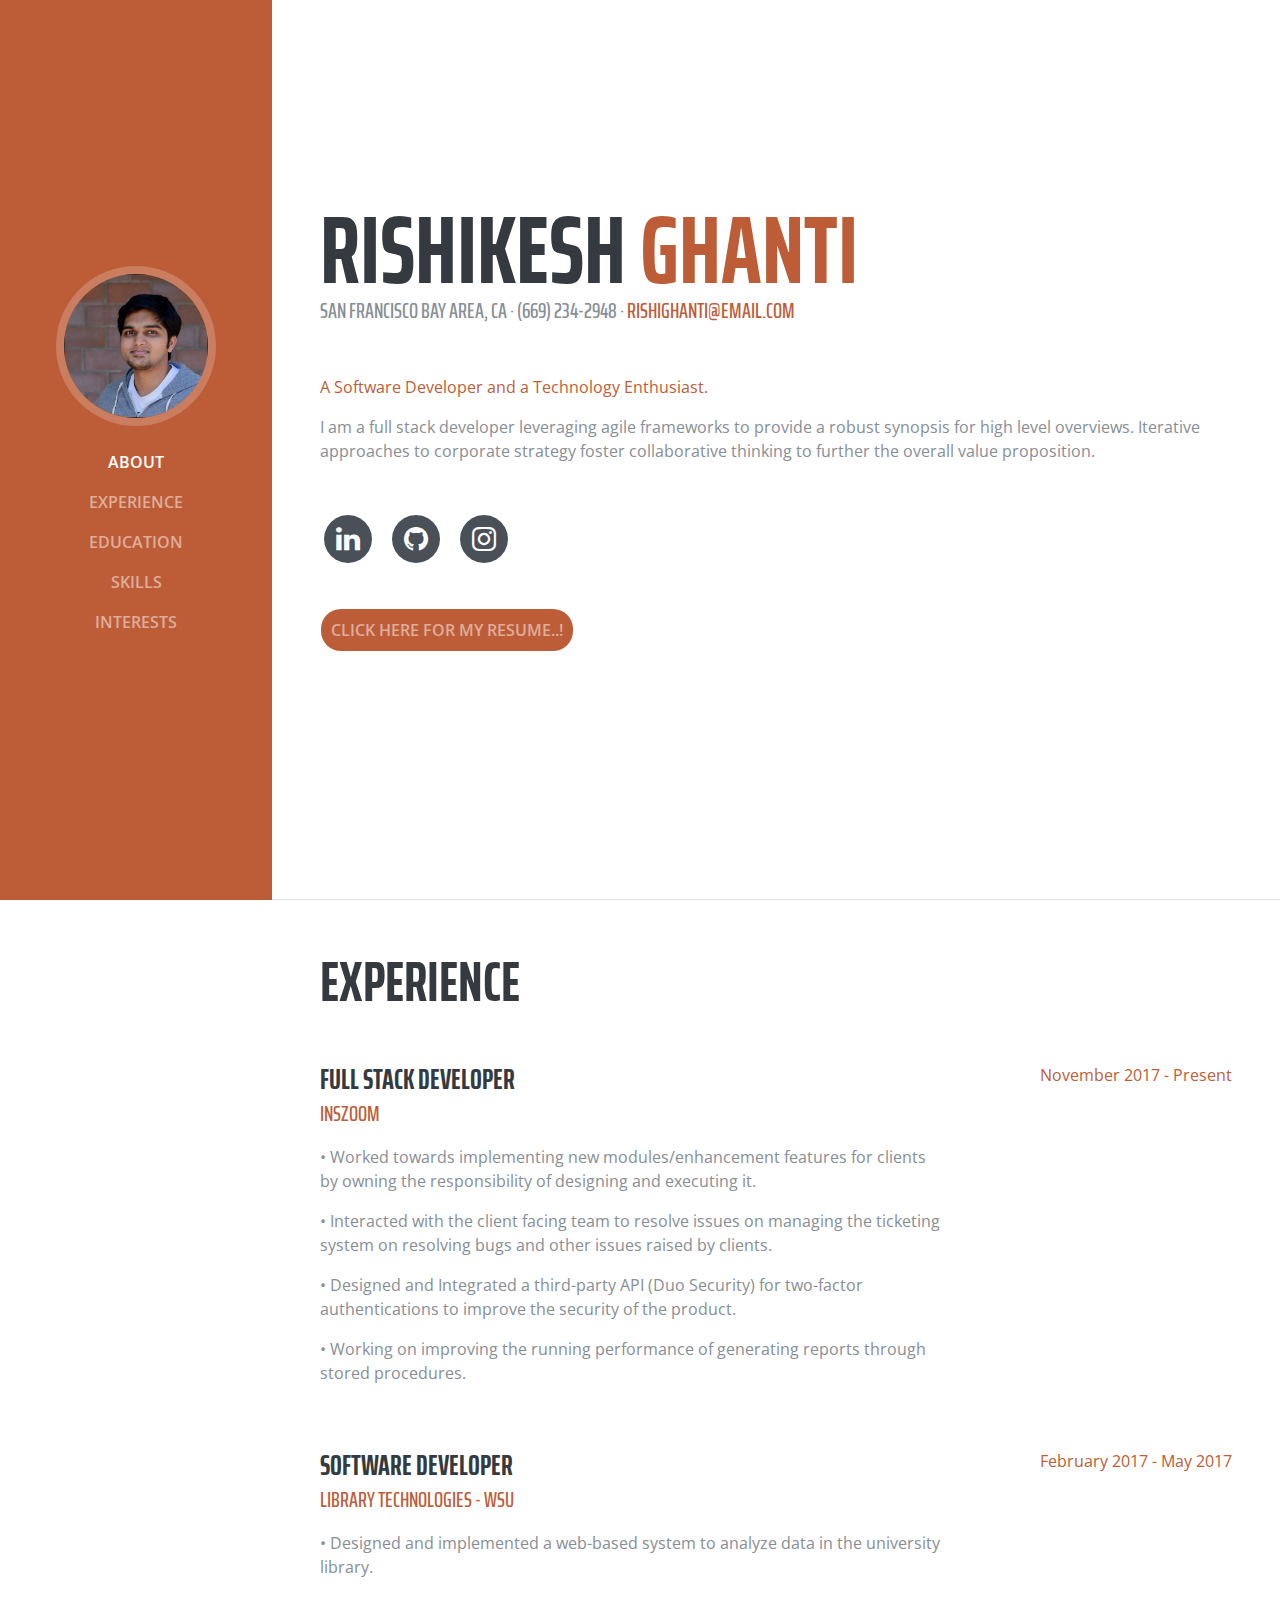
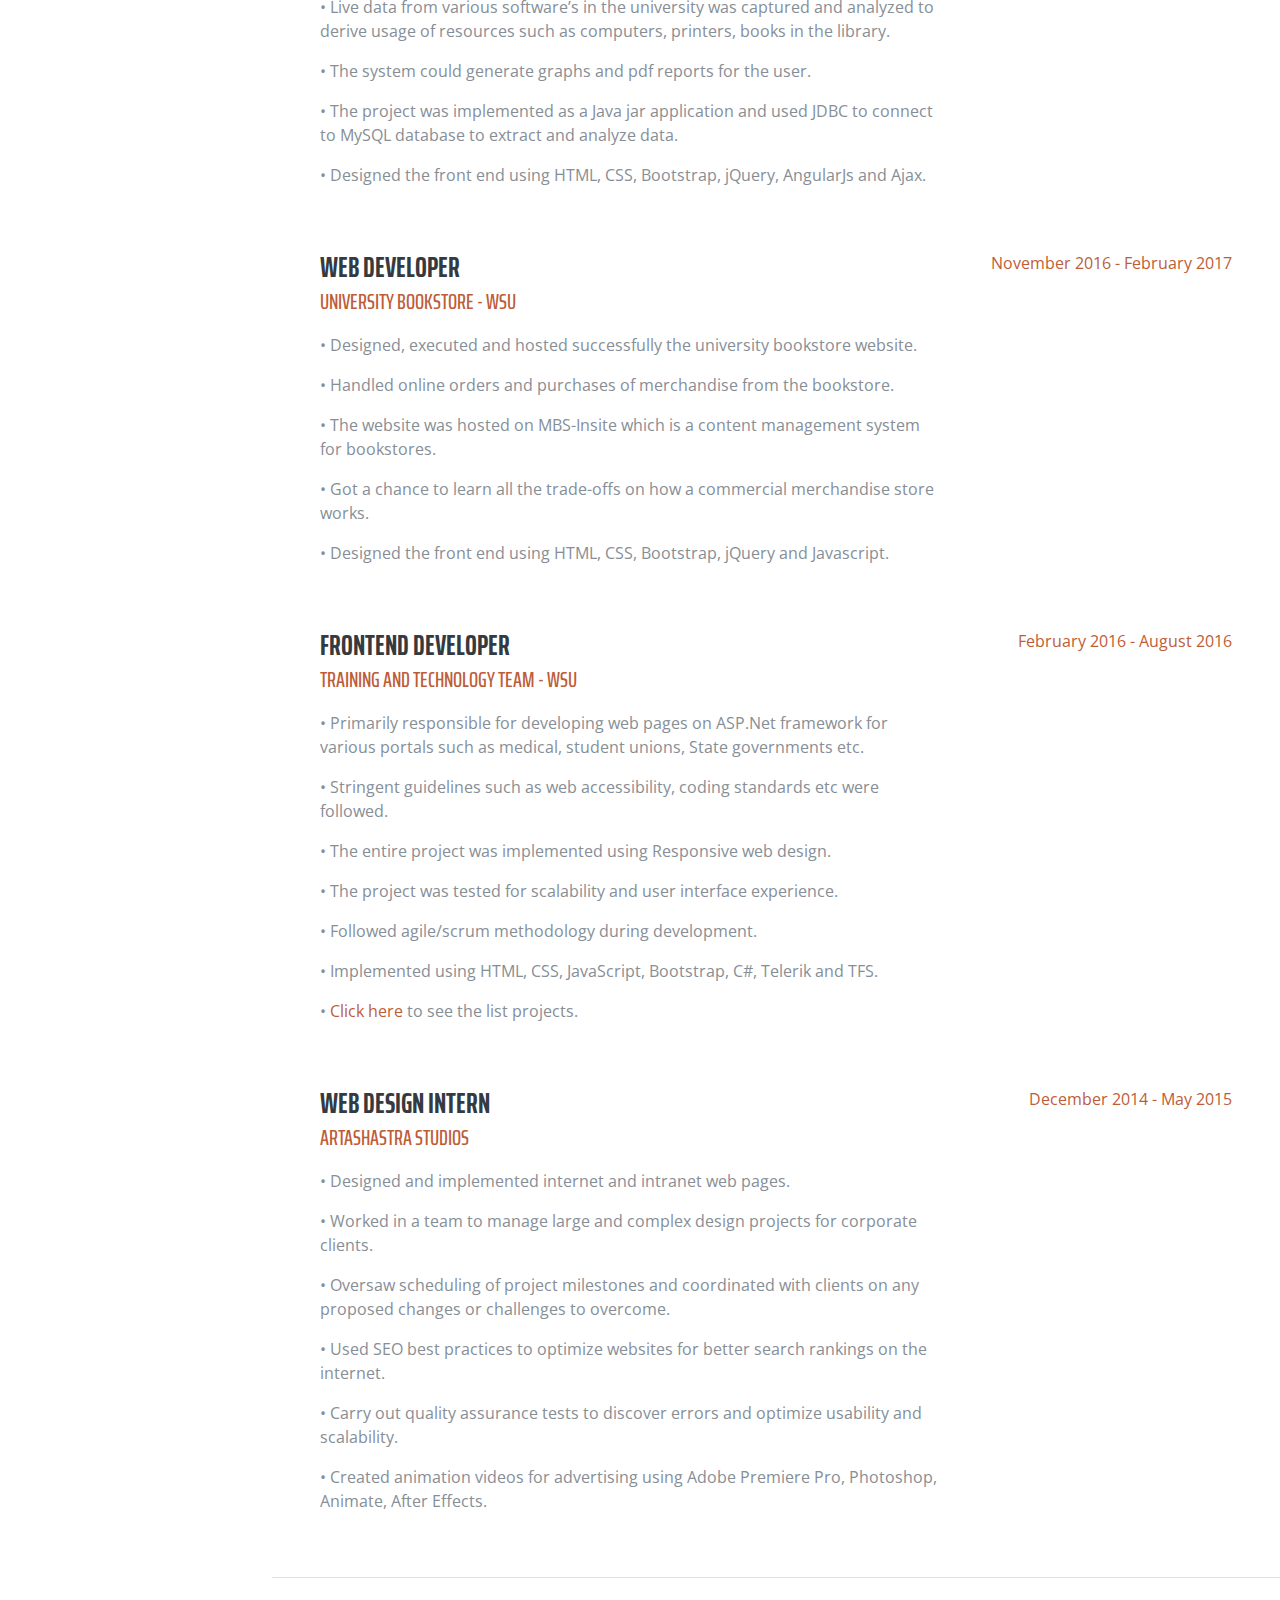
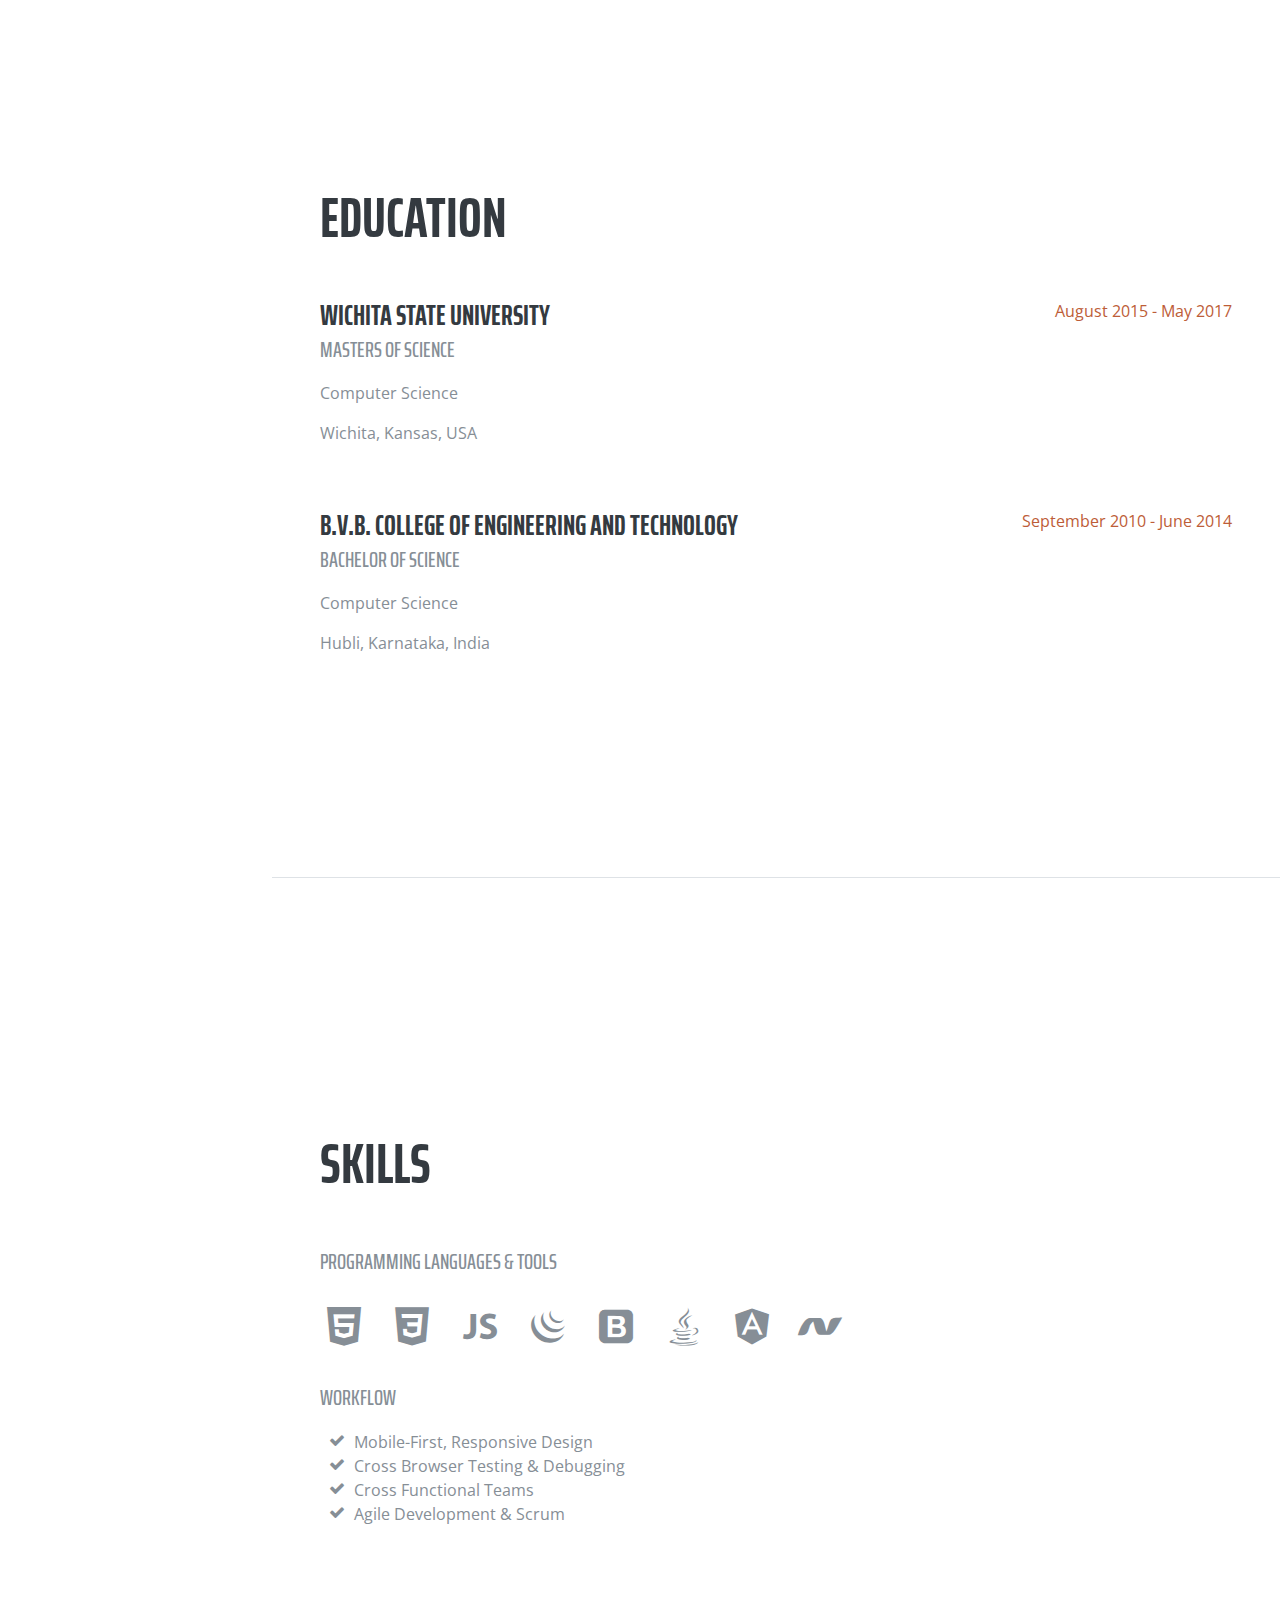
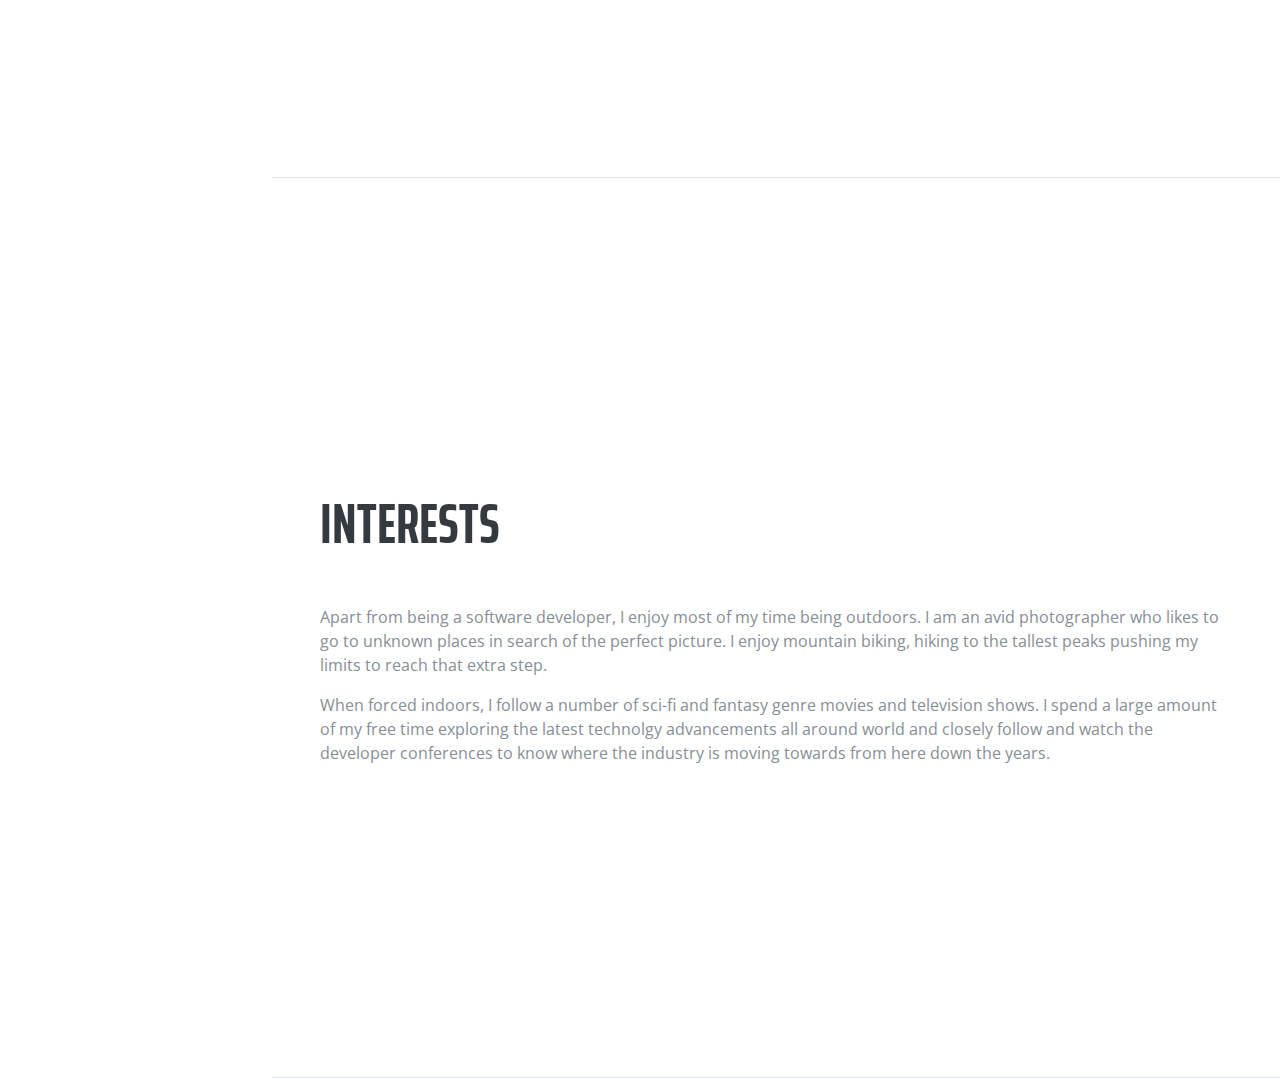
==== a_resume_portfolio/index.html @ cab73c24 "version_2" ====
<!DOCTYPE html>
<html lang="en">

  <head>

    <meta charset="utf-8">
    <meta name="viewport" content="width=device-width, initial-scale=1, shrink-to-fit=no">
    <meta name="description" content="">
    <meta name="author" content="">

    <title>Resume - My Portfolio</title>

    <!-- Bootstrap core CSS -->
    <link href="vendor/bootstrap/css/bootstrap.min.css" rel="stylesheet">

    <!-- Custom fonts for this template -->
    <link href="https://fonts.googleapis.com/css?family=Saira+Extra+Condensed:100,200,300,400,500,600,700,800,900" rel="stylesheet">
    <link href="https://fonts.googleapis.com/css?family=Open+Sans:300,300i,400,400i,600,600i,700,700i,800,800i" rel="stylesheet">
    <link href="vendor/font-awesome/css/font-awesome.min.css" rel="stylesheet">
    <link href="vendor/devicons/css/devicons.min.css" rel="stylesheet">
    <link href="vendor/simple-line-icons/css/simple-line-icons.css" rel="stylesheet">

    <!-- Custom styles for this template -->
    <link href="css/resume.min.css" rel="stylesheet">

	<!-- Global site tag (gtag.js) - Google Analytics -->
	<script async src="https://www.googletagmanager.com/gtag/js?id=UA-119138788-1"></script>
	<script>
	  window.dataLayer = window.dataLayer || [];
	  function gtag(){dataLayer.push(arguments);}
	  gtag('js', new Date());

	  gtag('config', 'UA-119138788-1');
	</script>

	<style>
	
		.btn {
			padding: 50px 0px;
		}
		.btn_resume {
		    background: #bd5d38;
			padding: 10px;
			border-radius: 20px;
			color: rgba(255,255,255,.5);
			font-weight: 600;
			text-transform: uppercase;
		}
	</style>
  </head>

  <body id="page-top">

    <nav class="navbar navbar-expand-lg navbar-dark bg-primary fixed-top" id="sideNav">
      <a class="navbar-brand js-scroll-trigger" href="#page-top">
        <span class="d-block d-lg-none"></span>
        <span class="d-none d-lg-block">
          <img class="img-fluid img-profile rounded-circle mx-auto mb-2" src="img/profile.JPG" alt="">
        </span>
      </a>
      <button class="navbar-toggler" type="button" data-toggle="collapse" data-target="#navbarSupportedContent" aria-controls="navbarSupportedContent" aria-expanded="false" aria-label="Toggle navigation">
        <span class="navbar-toggler-icon"></span>
      </button>
      <div class="collapse navbar-collapse" id="navbarSupportedContent">
        <ul class="navbar-nav">
          <li class="nav-item">
            <a class="nav-link js-scroll-trigger" href="#about">About</a>
          </li>
          <li class="nav-item">
            <a class="nav-link js-scroll-trigger" href="#experience">Experience</a>
          </li>
          <li class="nav-item">
            <a class="nav-link js-scroll-trigger" href="#education">Education</a>
          </li>
          <li class="nav-item">
            <a class="nav-link js-scroll-trigger" href="#skills">Skills</a>
          </li>
          <li class="nav-item">
            <a class="nav-link js-scroll-trigger" href="#interests">Interests</a>
          </li>
        </ul>
      </div>
    </nav>

    <div class="container-fluid p-0">

      <section class="resume-section p-3 p-lg-5 d-flex d-column" id="about">
        <div class="my-auto">
          <h1 class="mb-0">Rishikesh
            <span class="text-primary">Ghanti</span>
          </h1>
          <div class="subheading mb-5">San Francisco Bay Area, CA · (669) 234-2948 ·
            <a href="mailto:name@email.com">rishighanti@email.com</a>
          </div>
		  <p class="text-primary">A Software Developer and a Technology Enthusiast.</p>
          <p class="mb-5">I am a full stack developer leveraging agile frameworks to provide a robust synopsis for high level overviews. Iterative approaches to corporate strategy foster collaborative thinking to further the overall value proposition.</p>
          <ul class="list-inline list-social-icons mb-0">
            <li class="list-inline-item">
              <a href="https://www.linkedin.com/in/rishighanti">
                <span class="fa-stack fa-lg">
                  <i class="fa fa-circle fa-stack-2x"></i>
                  <i class="fa fa-linkedin fa-stack-1x fa-inverse"></i>
                </span>
              </a>
            </li>
            <li class="list-inline-item">
              <a href="https://github.com/rishighanti">
                <span class="fa-stack fa-lg">
                  <i class="fa fa-circle fa-stack-2x"></i>
                  <i class="fa fa-github fa-stack-1x fa-inverse"></i>
                </span>
              </a>
            </li>
			<li class="list-inline-item">
              <a href="https://www.instagram.com/genierishi">
                <span class="fa-stack fa-lg">
                  <i class="fa fa-circle fa-stack-2x"></i>
                  <i class="fa fa-instagram fa-stack-1x fa-inverse"></i>
                </span>
              </a>
            </li>
          </ul>
		  <div class="btn">
			<a href="resume/RishikeshGhanti_CV.pdf" target="_blank" class="btn_resume">Click here for my resume..!</a>
		  </div>
        </div>
      </section>

      <section class="resume-section p-3 p-lg-5 d-flex flex-column" id="experience">
        <div class="my-auto">
          <h2 class="mb-5">Experience</h2>

          <div class="resume-item d-flex flex-column flex-md-row mb-5">
            <div class="resume-content mr-auto">
              <h3 class="mb-0">Full Stack Developer</h3>
              <div class="subheading mb-3"><a href="https://www.inszoom.com">INSZoom</a></div>
				  <p>•	Worked towards implementing new modules/enhancement features for clients by owning the responsibility of designing and executing it.</p>
				  <p>•	Interacted with the client facing team to resolve issues on managing the ticketing system on resolving bugs and other issues raised by clients.</p>
				  <p>•	Designed and Integrated a third-party API (Duo Security) for two-factor authentications to improve the security of the product.</p>
				  <p>•	Working on improving the running performance of generating reports through stored procedures.</p>
            </div>
            <div class="resume-date text-md-right">
              <span class="text-primary">November 2017 - Present</span>
            </div>
          </div>

          <div class="resume-item d-flex flex-column flex-md-row mb-5">
            <div class="resume-content mr-auto">
              <h3 class="mb-0">Software Developer</h3>
              <div class="subheading mb-3"><a href="http://libresources.wichita.edu/library-technologies">Library Technologies - WSU</a></div>
				  <p>•	Designed and implemented a web-based system to analyze data in the university library.</p>
				  <p>•	Live data from various software’s in the university was captured and analyzed to derive usage of resources such as computers, printers, books in the library.</p>
				  <p>•	The system could generate graphs and pdf reports for the user.</p>
				  <p>•	The project was implemented as a Java jar application and used JDBC to connect to MySQL database to extract and analyze data.</p>
				  <p>•	Designed the front end using HTML, CSS, Bootstrap, jQuery, AngularJs and Ajax.</p>
            </div>
            <div class="resume-date text-md-right">
              <span class="text-primary">February 2017 - May 2017</span>
            </div>
          </div>

		  <div class="resume-item d-flex flex-column flex-md-row mb-5">
            <div class="resume-content mr-auto">
              <h3 class="mb-0">Web Developer</h3>
              <div class="subheading mb-3"><a href="http://www.wsubooks.com/store1/home.aspx">University Bookstore - WSU</a></div>
				  <p>•	Designed, executed and hosted successfully the university bookstore website.</p>
				  <p>•	Handled online orders and purchases of merchandise from the bookstore.</p>
				  <p>•	The website was hosted on MBS-Insite which is a content management system for bookstores.</p>
				  <p>•	Got a chance to learn all the trade-offs on how a commercial merchandise store works.</p>
				  <p>•	Designed the front end using HTML, CSS, Bootstrap, jQuery and Javascript.</p>
            </div>
            <div class="resume-date text-md-right">
              <span class="text-primary">November 2016 - February 2017</span>
            </div>
          </div>
		  
          <div class="resume-item d-flex flex-column flex-md-row mb-5">
            <div class="resume-content mr-auto">
              <h3 class="mb-0">Frontend Developer</h3>
              <div class="subheading mb-3"><a href="http://www.tthree.org">Training and Technology Team - WSU</a></div>
				  <p>•	Primarily responsible for developing web pages on ASP.Net framework for various portals such as medical, student unions, State governments etc.</p>
				  <p>•	Stringent guidelines such as web accessibility, coding standards etc were followed.</p>
				  <p>•	The entire project was implemented using Responsive web design.</p> 
				  <p>•	The project was tested for scalability and user interface experience.</p>
				  <p>•	Followed agile/scrum methodology during development.</p> 
				  <p>•	Implemented using HTML, CSS, JavaScript, Bootstrap, C#, Telerik and TFS.</p>
				  <p>•	<a href="https://goo.gl/shMRBz">Click here</a> to see the list projects.</p>
            </div>
            <div class="resume-date text-md-right">
              <span class="text-primary">February 2016 - August 2016</span>
            </div>
          </div>

          <div class="resume-item d-flex flex-column flex-md-row">
            <div class="resume-content mr-auto">
              <h3 class="mb-0">Web Design Intern</h3>
              <div class="subheading mb-3"><a href="http://www.artashastra.com/">Artashastra Studios</a></div>
				  <p>•	Designed and implemented internet and intranet web pages.</p>
				  <p>•	Worked in a team to manage large and complex design projects for corporate clients.</p> 
				  <p>•	Oversaw scheduling of project milestones and coordinated with clients on any proposed changes or challenges to overcome.</p>
				  <p>•	Used SEO best practices to optimize websites for better search rankings on the internet.</p>
				  <p>•	Carry out quality assurance tests to discover errors and optimize usability and scalability.</p>
  				  <p>•	Created animation videos for advertising using Adobe Premiere Pro, Photoshop, Animate, After Effects.</p>
            </div>
            <div class="resume-date text-md-right">
              <span class="text-primary">December 2014 - May 2015</span>
            </div>
          </div>

        </div>

      </section>

      <section class="resume-section p-3 p-lg-5 d-flex flex-column" id="education">
        <div class="my-auto">
          <h2 class="mb-5">Education</h2>

          <div class="resume-item d-flex flex-column flex-md-row mb-5">
            <div class="resume-content mr-auto">
              <h3 class="mb-0">Wichita State University</h3>
              <div class="subheading mb-3">Masters of Science</div>
              <p>Computer Science</p>
			  <p>Wichita, Kansas, USA</p>
            </div>
            <div class="resume-date text-md-right">
              <span class="text-primary">August 2015 - May 2017</span>
            </div>
          </div>

          <div class="resume-item d-flex flex-column flex-md-row">
            <div class="resume-content mr-auto">
              <h3 class="mb-0">B.V.B. College of Engineering and Technology	</h3>
              <div class="subheading mb-3">Bachelor of Science</div>
			  <p>Computer Science</p>
              <p>Hubli, Karnataka, India</p>
            </div>
            <div class="resume-date text-md-right">
              <span class="text-primary">September 2010 - June 2014</span>
            </div>
          </div>

        </div>
      </section>

      <section class="resume-section p-3 p-lg-5 d-flex flex-column" id="skills">
        <div class="my-auto">
          <h2 class="mb-5">Skills</h2>

          <div class="subheading mb-3">Programming Languages &amp; Tools</div>
          <ul class="list-inline list-icons">
            <li class="list-inline-item">
              <i class="devicons devicons-html5"></i>
            </li>
            <li class="list-inline-item">
              <i class="devicons devicons-css3"></i>
            </li>
            <li class="list-inline-item">
              <i class="devicons devicons-javascript"></i>
            </li>
            <li class="list-inline-item">
              <i class="devicons devicons-jquery"></i>
            </li>
            <li class="list-inline-item">
              <i class="devicons devicons-bootstrap"></i>
            </li>
            <li class="list-inline-item">
              <i class="devicons devicons-java"></i>
            </li>
            <li class="list-inline-item">
              <i class="devicons devicons-angular"></i>
            </li>
            <li class="list-inline-item">
              <i class="devicons devicons-dotnet"></i>
            </li>
          </ul>

          <div class="subheading mb-3">Workflow</div>
          <ul class="fa-ul mb-0">
            <li>
              <i class="fa-li fa fa-check"></i>
              Mobile-First, Responsive Design</li>
            <li>
              <i class="fa-li fa fa-check"></i>
              Cross Browser Testing &amp; Debugging</li>
            <li>
              <i class="fa-li fa fa-check"></i>
              Cross Functional Teams</li>
            <li>
              <i class="fa-li fa fa-check"></i>
              Agile Development &amp; Scrum</li>
          </ul>
        </div>
      </section>

      <section class="resume-section p-3 p-lg-5 d-flex flex-column" id="interests">
        <div class="my-auto">
          <h2 class="mb-5">Interests</h2>
          <p>Apart from being a software developer, I enjoy most of my time being outdoors. I am an avid photographer who likes to go to unknown places in search of the perfect picture. I enjoy mountain biking, hiking to the tallest peaks pushing my limits to reach that extra step.</p>
          <p class="mb-0">When forced indoors, I follow a number of sci-fi and fantasy genre movies and television shows. I spend a large amount of my free time exploring the latest technolgy advancements all around world and closely follow and watch the developer conferences to know where the industry is moving towards from here down the years.</p>
        </div>
      </section>

    </div>

    <!-- Bootstrap core JavaScript -->
    <script src="vendor/jquery/jquery.min.js"></script>
    <script src="vendor/bootstrap/js/bootstrap.bundle.min.js"></script>

    <!-- Plugin JavaScript -->
    <script src="vendor/jquery-easing/jquery.easing.min.js"></script>

    <!-- Custom scripts for this template -->
    <script src="js/resume.min.js"></script>

  </body>

</html>
---- a_resume_portfolio/vendor/devicons/css/devicons.min.css ----
/*!
 *  Devicons 1.8.0 made by Theodore Vorillas / http://vorillaz.com 
 */
@font-face{font-family:devicons;src:url(../fonts/devicons.eot?xqxft6);src:url(../fonts/devicons.eot?#iefixxqxft6) format("embedded-opentype"),url(../fonts/devicons.woff?xqxft6) format("woff"),url(../fonts/devicons.ttf?xqxft6) format("truetype"),url(../fonts/devicons.svg?xqxft6#devicons) format("svg");font-weight:400;font-style:normal}.devicons{font-family:devicons;speak:none;font-style:normal;font-weight:400;font-variant:normal;text-transform:none;line-height:1;-webkit-font-smoothing:antialiased;-moz-osx-font-smoothing:grayscale}.devicons-git:before{content:"\e602"}.devicons-git_compare:before{content:"\e628"}.devicons-git_branch:before{content:"\e625"}.devicons-git_commit:before{content:"\e629"}.devicons-git_pull_request:before{content:"\e626"}.devicons-git_merge:before{content:"\e627"}.devicons-bitbucket:before{content:"\e603"}.devicons-github_alt:before{content:"\e608"}.devicons-github_badge:before{content:"\e609"}.devicons-github:before{content:"\e60a"}.devicons-github_full:before{content:"\e617"}.devicons-java:before{content:"\e638"}.devicons-ruby:before{content:"\e639"}.devicons-scala:before{content:"\e637"}.devicons-python:before{content:"\e63c"}.devicons-go:before{content:"\e624"}.devicons-ruby_on_rails:before{content:"\e63b"}.devicons-django:before{content:"\e61d"}.devicons-markdown:before{content:"\e63e"}.devicons-php:before{content:"\e63d"}.devicons-mysql:before{content:"\e604"}.devicons-streamline:before{content:"\e605"}.devicons-database:before{content:"\e606"}.devicons-laravel:before{content:"\e63f"}.devicons-javascript:before{content:"\e64e"}.devicons-angular:before{content:"\e653"}.devicons-backbone:before{content:"\e652"}.devicons-coffeescript:before{content:"\e651"}.devicons-jquery:before{content:"\e650"}.devicons-modernizr:before{content:"\e620"}.devicons-jquery_ui:before{content:"\e654"}.devicons-ember:before{content:"\e61b"}.devicons-dojo:before{content:"\e61c"}.devicons-nodejs:before{content:"\e619"}.devicons-nodejs_small:before{content:"\e618"}.devicons-javascript_shield:before{content:"\e64f"}.devicons-bootstrap:before{content:"\e647"}.devicons-sass:before{content:"\e64b"}.devicons-css3_full:before{content:"\e64a"}.devicons-css3:before{content:"\e649"}.devicons-html5:before{content:"\e636"}.devicons-html5_multimedia:before{content:"\e632"}.devicons-html5_device_access:before{content:"\e633"}.devicons-html5_3d_effects:before{content:"\e635"}.devicons-html5_connectivity:before{content:"\e634"}.devicons-ghost_small:before{content:"\e614"}.devicons-ghost:before{content:"\e61f"}.devicons-magento:before{content:"\e640"}.devicons-joomla:before{content:"\e641"}.devicons-jekyll_small:before{content:"\e60d"}.devicons-drupal:before{content:"\e642"}.devicons-wordpress:before{content:"\e60b"}.devicons-grunt:before{content:"\e64c"}.devicons-bower:before{content:"\e64d"}.devicons-npm:before{content:"\e61e"}.devicons-yahoo_small:before{content:"\e62b"}.devicons-yahoo:before{content:"\e615"}.devicons-bing_small:before{content:"\e600"}.devicons-windows:before{content:"\e60f"}.devicons-linux:before{content:"\e612"}.devicons-ubuntu:before{content:"\e63a"}.devicons-android:before{content:"\e60e"}.devicons-apple:before{content:"\e611"}.devicons-appstore:before{content:"\e613"}.devicons-phonegap:before{content:"\e630"}.devicons-blackberry:before{content:"\e623"}.devicons-stackoverflow:before{content:"\e610"}.devicons-techcrunch:before{content:"\e62c"}.devicons-codrops:before{content:"\e62f"}.devicons-css_tricks:before{content:"\e601"}.devicons-smashing_magazine:before{content:"\e62d"}.devicons-netmagazine:before{content:"\e62e"}.devicons-codepen:before{content:"\e616"}.devicons-cssdeck:before{content:"\e62a"}.devicons-hackernews:before{content:"\e61a"}.devicons-dropbox:before{content:"\e607"}.devicons-google_drive:before{content:"\e631"}.devicons-visualstudio:before{content:"\e60c"}.devicons-unity_small:before{content:"\e621"}.devicons-raspberry_pi:before{content:"\e622"}.devicons-chrome:before{content:"\e643"}.devicons-ie:before{content:"\e644"}.devicons-firefox:before{content:"\e645"}.devicons-opera:before{content:"\e646"}.devicons-safari:before{content:"\e648"}.devicons-swift:before{content:"\e655"}.devicons-symfony:before{content:"\e656"}.devicons-symfony_badge:before{content:"\e657"}.devicons-less:before{content:"\e658"}.devicons-stylus:before{content:"\e659"}.devicons-trello:before{content:"\e65a"}.devicons-atlassian:before{content:"\e65b"}.devicons-jira:before{content:"\e65c"}.devicons-envato:before{content:"\e65d"}.devicons-snap_svg:before{content:"\e65e"}.devicons-raphael:before{content:"\e65f"}.devicons-google_analytics:before{content:"\e660"}.devicons-compass:before{content:"\e661"}.devicons-onedrive:before{content:"\e662"}.devicons-gulp:before{content:"\e663"}.devicons-atom:before{content:"\e664"}.devicons-cisco:before{content:"\e665"}.devicons-nancy:before{content:"\e666"}.devicons-clojure:before{content:"\e668"}.devicons-clojure_alt:before{content:"\e66a"}.devicons-perl:before{content:"\e669"}.devicons-celluloid:before{content:"\e66b"}.devicons-w3c:before{content:"\e66c"}.devicons-redis:before{content:"\e66d"}.devicons-postgresql:before{content:"\e66e"}.devicons-webplatform:before{content:"\e66f"}.devicons-jenkins:before{content:"\e667"}.devicons-requirejs:before{content:"\e670"}.devicons-opensource:before{content:"\e671"}.devicons-typo3:before{content:"\e672"}.devicons-uikit:before{content:"\e673"}.devicons-doctrine:before{content:"\e674"}.devicons-groovy:before{content:"\e675"}.devicons-nginx:before{content:"\e676"}.devicons-haskell:before{content:"\e677"}.devicons-zend:before{content:"\e678"}.devicons-gnu:before{content:"\e679"}.devicons-yeoman:before{content:"\e67a"}.devicons-heroku:before{content:"\e67b"}.devicons-debian:before{content:"\e67d"}.devicons-travis:before{content:"\e67e"}.devicons-dotnet:before{content:"\e67f"}.devicons-codeigniter:before{content:"\e680"}.devicons-javascript_badge:before{content:"\e681"}.devicons-yii:before{content:"\e682"}.devicons-msql_server:before{content:"\e67c"}.devicons-composer:before{content:"\e683"}.devicons-krakenjs_badge:before{content:"\e684"}.devicons-krakenjs:before{content:"\e685"}.devicons-mozilla:before{content:"\e686"}.devicons-firebase:before{content:"\e687"}.devicons-sizzlejs:before{content:"\e688"}.devicons-creativecommons:before{content:"\e689"}.devicons-creativecommons_badge:before{content:"\e68a"}.devicons-mitlicence:before{content:"\e68b"}.devicons-senchatouch:before{content:"\e68c"}.devicons-bugsense:before{content:"\e68d"}.devicons-extjs:before{content:"\e68e"}.devicons-mootools_badge:before{content:"\e68f"}.devicons-mootools:before{content:"\e690"}.devicons-ruby_rough:before{content:"\e691"}.devicons-komodo:before{content:"\e692"}.devicons-coda:before{content:"\e693"}.devicons-bintray:before{content:"\e694"}.devicons-terminal:before{content:"\e695"}.devicons-code:before{content:"\e696"}.devicons-responsive:before{content:"\e697"}.devicons-dart:before{content:"\e698"}.devicons-aptana:before{content:"\e699"}.devicons-mailchimp:before{content:"\e69a"}.devicons-netbeans:before{content:"\e69b"}.devicons-dreamweaver:before{content:"\e69c"}.devicons-brackets:before{content:"\e69d"}.devicons-eclipse:before{content:"\e69e"}.devicons-cloud9:before{content:"\e69f"}.devicons-scrum:before{content:"\e6a0"}.devicons-prolog:before{content:"\e6a1"}.devicons-terminal_badge:before{content:"\e6a2"}.devicons-code_badge:before{content:"\e6a3"}.devicons-mongodb:before{content:"\e6a4"}.devicons-meteor:before{content:"\e6a5"}.devicons-meteorfull:before{content:"\e6a6"}.devicons-fsharp:before{content:"\e6a7"}.devicons-rust:before{content:"\e6a8"}.devicons-ionic:before{content:"\e6a9"}.devicons-sublime:before{content:"\e6aa"}.devicons-appcelerator:before{content:"\e6ab"}.devicons-asterisk:before{content:"\e6ac"}.devicons-aws:before{content:"\e6ad"}.devicons-digital-ocean:before{content:"\e6ae"}.devicons-dlang:before{content:"\e6af"}.devicons-docker:before{content:"\e6b0"}.devicons-erlang:before{content:"\e6b1"}.devicons-google-cloud-platform:before{content:"\e6b2"}.devicons-grails:before{content:"\e6b3"}.devicons-illustrator:before{content:"\e6b4"}.devicons-intellij:before{content:"\e6b5"}.devicons-materializecss:before{content:"\e6b6"}.devicons-openshift:before{content:"\e6b7"}.devicons-photoshop:before{content:"\e6b8"}.devicons-rackspace:before{content:"\e6b9"}.devicons-react:before{content:"\e6ba"}.devicons-redhat:before{content:"\e6bb"}.devicons-scriptcs:before{content:"\e6bc"}.devicons-sqllite:before{content:"\e6c4"}.devicons-vim:before{content:"\e6c5"}
---- a_resume_portfolio/vendor/simple-line-icons/css/simple-line-icons.css ----
@font-face {
  font-family: 'simple-line-icons';
  src: url('../fonts/Simple-Line-Icons.eot?v=2.4.0');
  src: url('../fonts/Simple-Line-Icons.eot?v=2.4.0#iefix') format('embedded-opentype'), url('../fonts/Simple-Line-Icons.woff2?v=2.4.0') format('woff2'), url('../fonts/Simple-Line-Icons.ttf?v=2.4.0') format('truetype'), url('../fonts/Simple-Line-Icons.woff?v=2.4.0') format('woff'), url('../fonts/Simple-Line-Icons.svg?v=2.4.0#simple-line-icons') format('svg');
  font-weight: normal;
  font-style: normal;
}
/*
 Use the following CSS code if you want to have a class per icon.
 Instead of a list of all class selectors, you can use the generic [class*="icon-"] selector, but it's slower:
*/
.icon-user,
.icon-people,
.icon-user-female,
.icon-user-follow,
.icon-user-following,
.icon-user-unfollow,
.icon-login,
.icon-logout,
.icon-emotsmile,
.icon-phone,
.icon-call-end,
.icon-call-in,
.icon-call-out,
.icon-map,
.icon-location-pin,
.icon-direction,
.icon-directions,
.icon-compass,
.icon-layers,
.icon-menu,
.icon-list,
.icon-options-vertical,
.icon-options,
.icon-arrow-down,
.icon-arrow-left,
.icon-arrow-right,
.icon-arrow-up,
.icon-arrow-up-circle,
.icon-arrow-left-circle,
.icon-arrow-right-circle,
.icon-arrow-down-circle,
.icon-check,
.icon-clock,
.icon-plus,
.icon-minus,
.icon-close,
.icon-event,
.icon-exclamation,
.icon-organization,
.icon-trophy,
.icon-screen-smartphone,
.icon-screen-desktop,
.icon-plane,
.icon-notebook,
.icon-mustache,
.icon-mouse,
.icon-magnet,
.icon-energy,
.icon-disc,
.icon-cursor,
.icon-cursor-move,
.icon-crop,
.icon-chemistry,
.icon-speedometer,
.icon-shield,
.icon-screen-tablet,
.icon-magic-wand,
.icon-hourglass,
.icon-graduation,
.icon-ghost,
.icon-game-controller,
.icon-fire,
.icon-eyeglass,
.icon-envelope-open,
.icon-envelope-letter,
.icon-bell,
.icon-badge,
.icon-anchor,
.icon-wallet,
.icon-vector,
.icon-speech,
.icon-puzzle,
.icon-printer,
.icon-present,
.icon-playlist,
.icon-pin,
.icon-picture,
.icon-handbag,
.icon-globe-alt,
.icon-globe,
.icon-folder-alt,
.icon-folder,
.icon-film,
.icon-feed,
.icon-drop,
.icon-drawer,
.icon-docs,
.icon-doc,
.icon-diamond,
.icon-cup,
.icon-calculator,
.icon-bubbles,
.icon-briefcase,
.icon-book-open,
.icon-basket-loaded,
.icon-basket,
.icon-bag,
.icon-action-undo,
.icon-action-redo,
.icon-wrench,
.icon-umbrella,
.icon-trash,
.icon-tag,
.icon-support,
.icon-frame,
.icon-size-fullscreen,
.icon-size-actual,
.icon-shuffle,
.icon-share-alt,
.icon-share,
.icon-rocket,
.icon-question,
.icon-pie-chart,
.icon-pencil,
.icon-note,
.icon-loop,
.icon-home,
.icon-grid,
.icon-graph,
.icon-microphone,
.icon-music-tone-alt,
.icon-music-tone,
.icon-earphones-alt,
.icon-earphones,
.icon-equalizer,
.icon-like,
.icon-dislike,
.icon-control-start,
.icon-control-rewind,
.icon-control-play,
.icon-control-pause,
.icon-control-forward,
.icon-control-end,
.icon-volume-1,
.icon-volume-2,
.icon-volume-off,
.icon-calendar,
.icon-bulb,
.icon-chart,
.icon-ban,
.icon-bubble,
.icon-camrecorder,
.icon-camera,
.icon-cloud-download,
.icon-cloud-upload,
.icon-envelope,
.icon-eye,
.icon-flag,
.icon-heart,
.icon-info,
.icon-key,
.icon-link,
.icon-lock,
.icon-lock-open,
.icon-magnifier,
.icon-magnifier-add,
.icon-magnifier-remove,
.icon-paper-clip,
.icon-paper-plane,
.icon-power,
.icon-refresh,
.icon-reload,
.icon-settings,
.icon-star,
.icon-symbol-female,
.icon-symbol-male,
.icon-target,
.icon-credit-card,
.icon-paypal,
.icon-social-tumblr,
.icon-social-twitter,
.icon-social-facebook,
.icon-social-instagram,
.icon-social-linkedin,
.icon-social-pinterest,
.icon-social-github,
.icon-social-google,
.icon-social-reddit,
.icon-social-skype,
.icon-social-dribbble,
.icon-social-behance,
.icon-social-foursqare,
.icon-social-soundcloud,
.icon-social-spotify,
.icon-social-stumbleupon,
.icon-social-youtube,
.icon-social-dropbox,
.icon-social-vkontakte,
.icon-social-steam {
  font-family: 'simple-line-icons';
  speak: none;
  font-style: normal;
  font-weight: normal;
  font-variant: normal;
  text-transform: none;
  line-height: 1;
  /* Better Font Rendering =========== */
  -webkit-font-smoothing: antialiased;
  -moz-osx-font-smoothing: grayscale;
}
.icon-user:before {
  content: "\e005";
}
.icon-people:before {
  content: "\e001";
}
.icon-user-female:before {
  content: "\e000";
}
.icon-user-follow:before {
  content: "\e002";
}
.icon-user-following:before {
  content: "\e003";
}
.icon-user-unfollow:before {
  content: "\e004";
}
.icon-login:before {
  content: "\e066";
}
.icon-logout:before {
  content: "\e065";
}
.icon-emotsmile:before {
  content: "\e021";
}
.icon-phone:before {
  content: "\e600";
}
.icon-call-end:before {
  content: "\e048";
}
.icon-call-in:before {
  content: "\e047";
}
.icon-call-out:before {
  content: "\e046";
}
.icon-map:before {
  content: "\e033";
}
.icon-location-pin:before {
  content: "\e096";
}
.icon-direction:before {
  content: "\e042";
}
.icon-directions:before {
  content: "\e041";
}
.icon-compass:before {
  content: "\e045";
}
.icon-layers:before {
  content: "\e034";
}
.icon-menu:before {
  content: "\e601";
}
.icon-list:before {
  content: "\e067";
}
.icon-options-vertical:before {
  content: "\e602";
}
.icon-options:before {
  content: "\e603";
}
.icon-arrow-down:before {
  content: "\e604";
}
.icon-arrow-left:before {
  content: "\e605";
}
.icon-arrow-right:before {
  content: "\e606";
}
.icon-arrow-up:before {
  content: "\e607";
}
.icon-arrow-up-circle:before {
  content: "\e078";
}
.icon-arrow-left-circle:before {
  content: "\e07a";
}
.icon-arrow-right-circle:before {
  content: "\e079";
}
.icon-arrow-down-circle:before {
  content: "\e07b";
}
.icon-check:before {
  content: "\e080";
}
.icon-clock:before {
  content: "\e081";
}
.icon-plus:before {
  content: "\e095";
}
.icon-minus:before {
  content: "\e615";
}
.icon-close:before {
  content: "\e082";
}
.icon-event:before {
  content: "\e619";
}
.icon-exclamation:before {
  content: "\e617";
}
.icon-organization:before {
  content: "\e616";
}
.icon-trophy:before {
  content: "\e006";
}
.icon-screen-smartphone:before {
  content: "\e010";
}
.icon-screen-desktop:before {
  content: "\e011";
}
.icon-plane:before {
  content: "\e012";
}
.icon-notebook:before {
  content: "\e013";
}
.icon-mustache:before {
  content: "\e014";
}
.icon-mouse:before {
  content: "\e015";
}
.icon-magnet:before {
  content: "\e016";
}
.icon-energy:before {
  content: "\e020";
}
.icon-disc:before {
  content: "\e022";
}
.icon-cursor:before {
  content: "\e06e";
}
.icon-cursor-move:before {
  content: "\e023";
}
.icon-crop:before {
  content: "\e024";
}
.icon-chemistry:before {
  content: "\e026";
}
.icon-speedometer:before {
  content: "\e007";
}
.icon-shield:before {
  content: "\e00e";
}
.icon-screen-tablet:before {
  content: "\e00f";
}
.icon-magic-wand:before {
  content: "\e017";
}
.icon-hourglass:before {
  content: "\e018";
}
.icon-graduation:before {
  content: "\e019";
}
.icon-ghost:before {
  content: "\e01a";
}
.icon-game-controller:before {
  content: "\e01b";
}
.icon-fire:before {
  content: "\e01c";
}
.icon-eyeglass:before {
  content: "\e01d";
}
.icon-envelope-open:before {
  content: "\e01e";
}
.icon-envelope-letter:before {
  content: "\e01f";
}
.icon-bell:before {
  content: "\e027";
}
.icon-badge:before {
  content: "\e028";
}
.icon-anchor:before {
  content: "\e029";
}
.icon-wallet:before {
  content: "\e02a";
}
.icon-vector:before {
  content: "\e02b";
}
.icon-speech:before {
  content: "\e02c";
}
.icon-puzzle:before {
  content: "\e02d";
}
.icon-printer:before {
  content: "\e02e";
}
.icon-present:before {
  content: "\e02f";
}
.icon-playlist:before {
  content: "\e030";
}
.icon-pin:before {
  content: "\e031";
}
.icon-picture:before {
  content: "\e032";
}
.icon-handbag:before {
  content: "\e035";
}
.icon-globe-alt:before {
  content: "\e036";
}
.icon-globe:before {
  content: "\e037";
}
.icon-folder-alt:before {
  content: "\e039";
}
.icon-folder:before {
  content: "\e089";
}
.icon-film:before {
  content: "\e03a";
}
.icon-feed:before {
  content: "\e03b";
}
.icon-drop:before {
  content: "\e03e";
}
.icon-drawer:before {
  content: "\e03f";
}
.icon-docs:before {
  content: "\e040";
}
.icon-doc:before {
  content: "\e085";
}
.icon-diamond:before {
  content: "\e043";
}
.icon-cup:before {
  content: "\e044";
}
.icon-calculator:before {
  content: "\e049";
}
.icon-bubbles:before {
  content: "\e04a";
}
.icon-briefcase:before {
  content: "\e04b";
}
.icon-book-open:before {
  content: "\e04c";
}
.icon-basket-loaded:before {
  content: "\e04d";
}
.icon-basket:before {
  content: "\e04e";
}
.icon-bag:before {
  content: "\e04f";
}
.icon-action-undo:before {
  content: "\e050";
}
.icon-action-redo:before {
  content: "\e051";
}
.icon-wrench:before {
  content: "\e052";
}
.icon-umbrella:before {
  content: "\e053";
}
.icon-trash:before {
  content: "\e054";
}
.icon-tag:before {
  content: "\e055";
}
.icon-support:before {
  content: "\e056";
}
.icon-frame:before {
  content: "\e038";
}
.icon-size-fullscreen:before {
  content: "\e057";
}
.icon-size-actual:before {
  content: "\e058";
}
.icon-shuffle:before {
  content: "\e059";
}
.icon-share-alt:before {
  content: "\e05a";
}
.icon-share:before {
  content: "\e05b";
}
.icon-rocket:before {
  content: "\e05c";
}
.icon-question:before {
  content: "\e05d";
}
.icon-pie-chart:before {
  content: "\e05e";
}
.icon-pencil:before {
  content: "\e05f";
}
.icon-note:before {
  content: "\e060";
}
.icon-loop:before {
  content: "\e064";
}
.icon-home:before {
  content: "\e069";
}
.icon-grid:before {
  content: "\e06a";
}
.icon-graph:before {
  content: "\e06b";
}
.icon-microphone:before {
  content: "\e063";
}
.icon-music-tone-alt:before {
  content: "\e061";
}
.icon-music-tone:before {
  content: "\e062";
}
.icon-earphones-alt:before {
  content: "\e03c";
}
.icon-earphones:before {
  content: "\e03d";
}
.icon-equalizer:before {
  content: "\e06c";
}
.icon-like:before {
  content: "\e068";
}
.icon-dislike:before {
  content: "\e06d";
}
.icon-control-start:before {
  content: "\e06f";
}
.icon-control-rewind:before {
  content: "\e070";
}
.icon-control-play:before {
  content: "\e071";
}
.icon-control-pause:before {
  content: "\e072";
}
.icon-control-forward:before {
  content: "\e073";
}
.icon-control-end:before {
  content: "\e074";
}
.icon-volume-1:before {
  content: "\e09f";
}
.icon-volume-2:before {
  content: "\e0a0";
}
.icon-volume-off:before {
  content: "\e0a1";
}
.icon-calendar:before {
  content: "\e075";
}
.icon-bulb:before {
  content: "\e076";
}
.icon-chart:before {
  content: "\e077";
}
.icon-ban:before {
  content: "\e07c";
}
.icon-bubble:before {
  content: "\e07d";
}
.icon-camrecorder:before {
  content: "\e07e";
}
.icon-camera:before {
  content: "\e07f";
}
.icon-cloud-download:before {
  content: "\e083";
}
.icon-cloud-upload:before {
  content: "\e084";
}
.icon-envelope:before {
  content: "\e086";
}
.icon-eye:before {
  content: "\e087";
}
.icon-flag:before {
  content: "\e088";
}
.icon-heart:before {
  content: "\e08a";
}
.icon-info:before {
  content: "\e08b";
}
.icon-key:before {
  content: "\e08c";
}
.icon-link:before {
  content: "\e08d";
}
.icon-lock:before {
  content: "\e08e";
}
.icon-lock-open:before {
  content: "\e08f";
}
.icon-magnifier:before {
  content: "\e090";
}
.icon-magnifier-add:before {
  content: "\e091";
}
.icon-magnifier-remove:before {
  content: "\e092";
}
.icon-paper-clip:before {
  content: "\e093";
}
.icon-paper-plane:before {
  content: "\e094";
}
.icon-power:before {
  content: "\e097";
}
.icon-refresh:before {
  content: "\e098";
}
.icon-reload:before {
  content: "\e099";
}
.icon-settings:before {
  content: "\e09a";
}
.icon-star:before {
  content: "\e09b";
}
.icon-symbol-female:before {
  content: "\e09c";
}
.icon-symbol-male:before {
  content: "\e09d";
}
.icon-target:before {
  content: "\e09e";
}
.icon-credit-card:before {
  content: "\e025";
}
.icon-paypal:before {
  content: "\e608";
}
.icon-social-tumblr:before {
  content: "\e00a";
}
.icon-social-twitter:before {
  content: "\e009";
}
.icon-social-facebook:before {
  content: "\e00b";
}
.icon-social-instagram:before {
  content: "\e609";
}
.icon-social-linkedin:before {
  content: "\e60a";
}
.icon-social-pinterest:before {
  content: "\e60b";
}
.icon-social-github:before {
  content: "\e60c";
}
.icon-social-google:before {
  content: "\e60d";
}
.icon-social-reddit:before {
  content: "\e60e";
}
.icon-social-skype:before {
  content: "\e60f";
}
.icon-social-dribbble:before {
  content: "\e00d";
}
.icon-social-behance:before {
  content: "\e610";
}
.icon-social-foursqare:before {
  content: "\e611";
}
.icon-social-soundcloud:before {
  content: "\e612";
}
.icon-social-spotify:before {
  content: "\e613";
}
.icon-social-stumbleupon:before {
  content: "\e614";
}
.icon-social-youtube:before {
  content: "\e008";
}
.icon-social-dropbox:before {
  content: "\e00c";
}
.icon-social-vkontakte:before {
  content: "\e618";
}
.icon-social-steam:before {
  content: "\e620";
}
---- a_resume_portfolio/css/resume.min.css ----
body{font-family:'Open Sans',serif;padding-top:54px;color:#868e96}@media (min-width:992px){body{padding-top:0;padding-left:17rem}}h1,h2,h3,h4,h5,h6{font-family:'Saira Extra Condensed',serif;font-weight:700;text-transform:uppercase;color:#343a40}h1{font-size:6rem;line-height:5.5rem}h2{font-size:3.5rem}.subheading{text-transform:uppercase;font-weight:500;font-family:'Saira Extra Condensed',serif;font-size:1.35rem}.list-social-icons a{color:#495057}.list-social-icons a:hover{color:#bd5d38}.list-social-icons a .fa-lg{font-size:1.75rem}.list-icons{font-size:3rem}.list-icons .list-inline-item i:hover{color:#bd5d38}#sideNav .navbar-nav .nav-item .nav-link{font-weight:600;text-transform:uppercase}@media (min-width:992px){#sideNav{text-align:center;position:fixed;top:0;left:0;display:flex;flex-direction:column;width:17rem;height:100vh}#sideNav .navbar-brand{display:flex;margin:auto auto 0;padding:.5rem}#sideNav .navbar-brand .img-profile{max-width:10rem;max-height:10rem;border:.5rem solid rgba(255,255,255,.2)}#sideNav .navbar-collapse{display:flex;align-items:flex-start;flex-grow:0;width:100%;margin-bottom:auto}#sideNav .navbar-collapse .navbar-nav{flex-direction:column;width:100%}#sideNav .navbar-collapse .navbar-nav .nav-item{display:block}#sideNav .navbar-collapse .navbar-nav .nav-item .nav-link{display:block}}section.resume-section{border-bottom:1px solid #dee2e6;padding-top:5rem!important;padding-bottom:5rem!important}section.resume-section .resume-item .resume-date{min-width:none}@media (min-width:768px){section.resume-section{min-height:100vh}section.resume-section .resume-item .resume-date{min-width:18rem}}@media (min-width:992px){section.resume-section{padding-top:3rem!important;padding-bottom:3rem!important}}.bg-primary{background-color:#bd5d38!important}.text-primary{color:#bd5d38!important}a{color:#bd5d38}a:active,a:focus,a:hover{color:#824027}
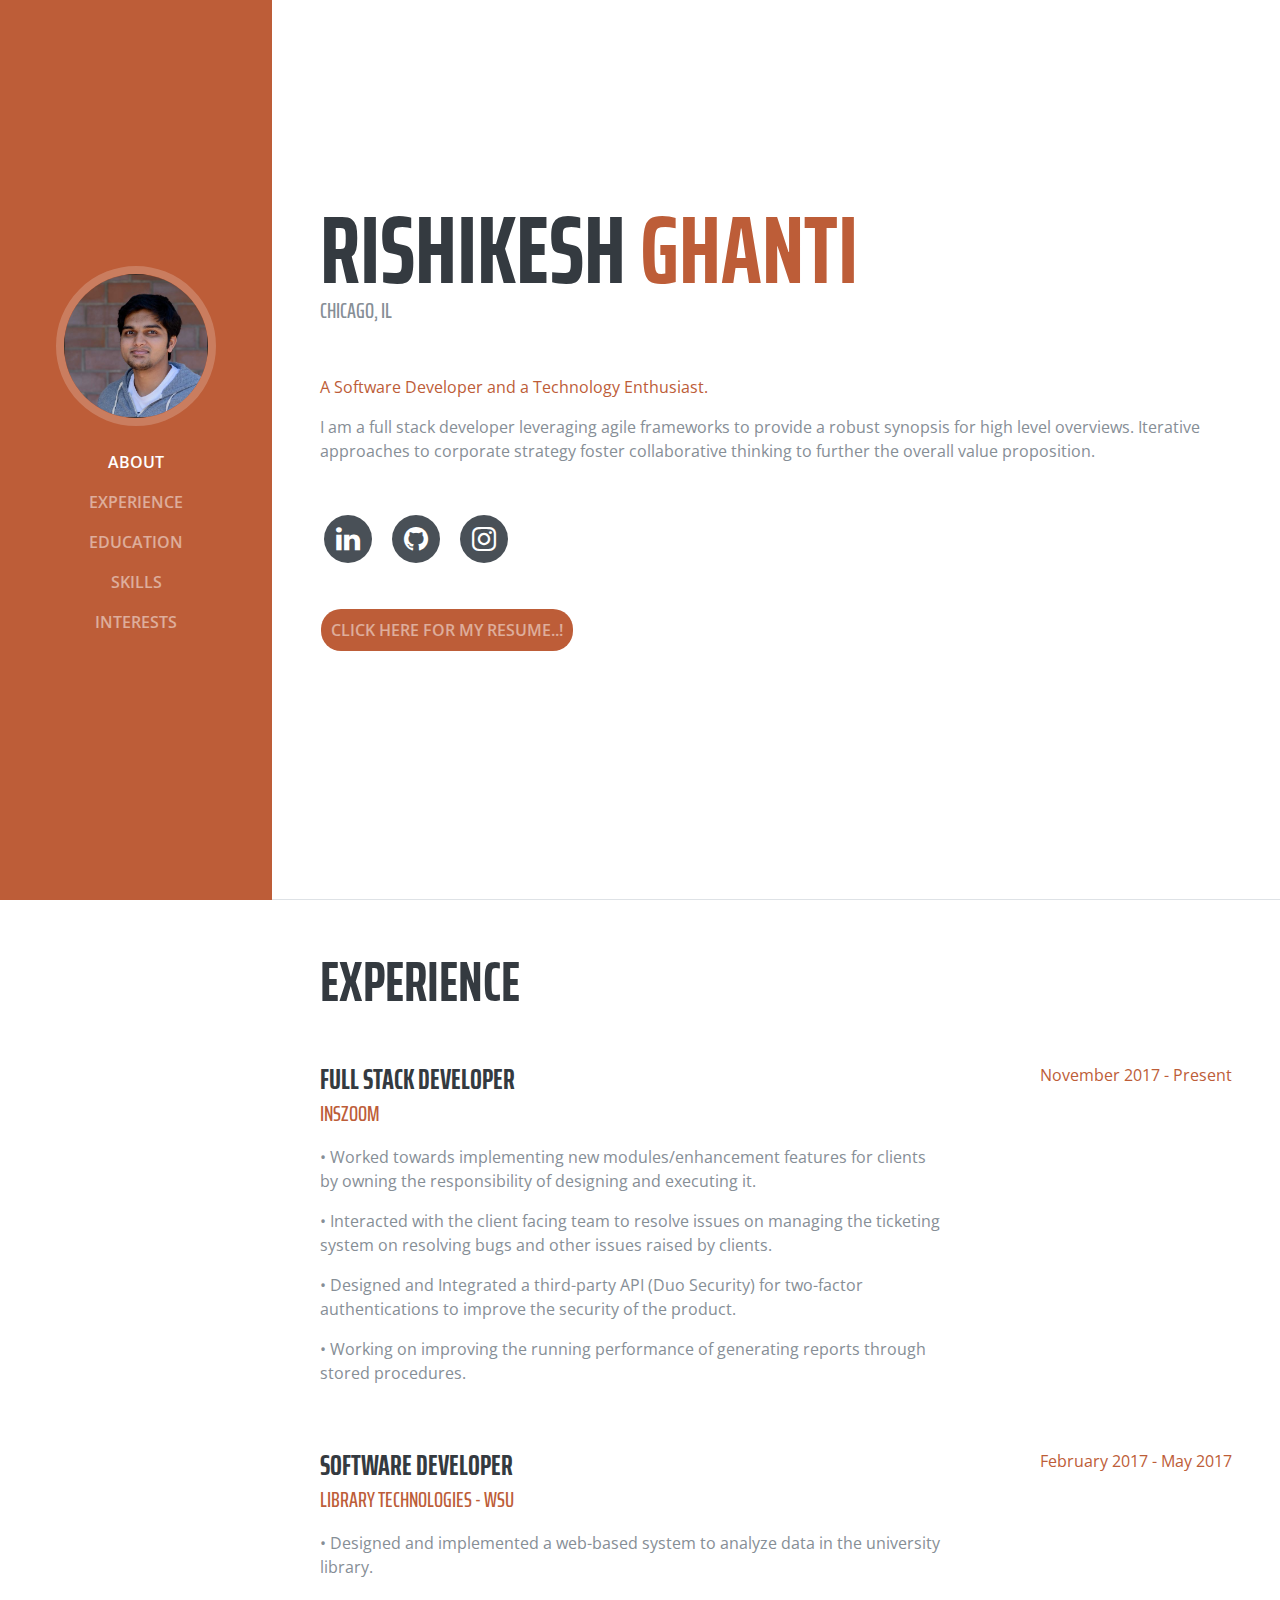
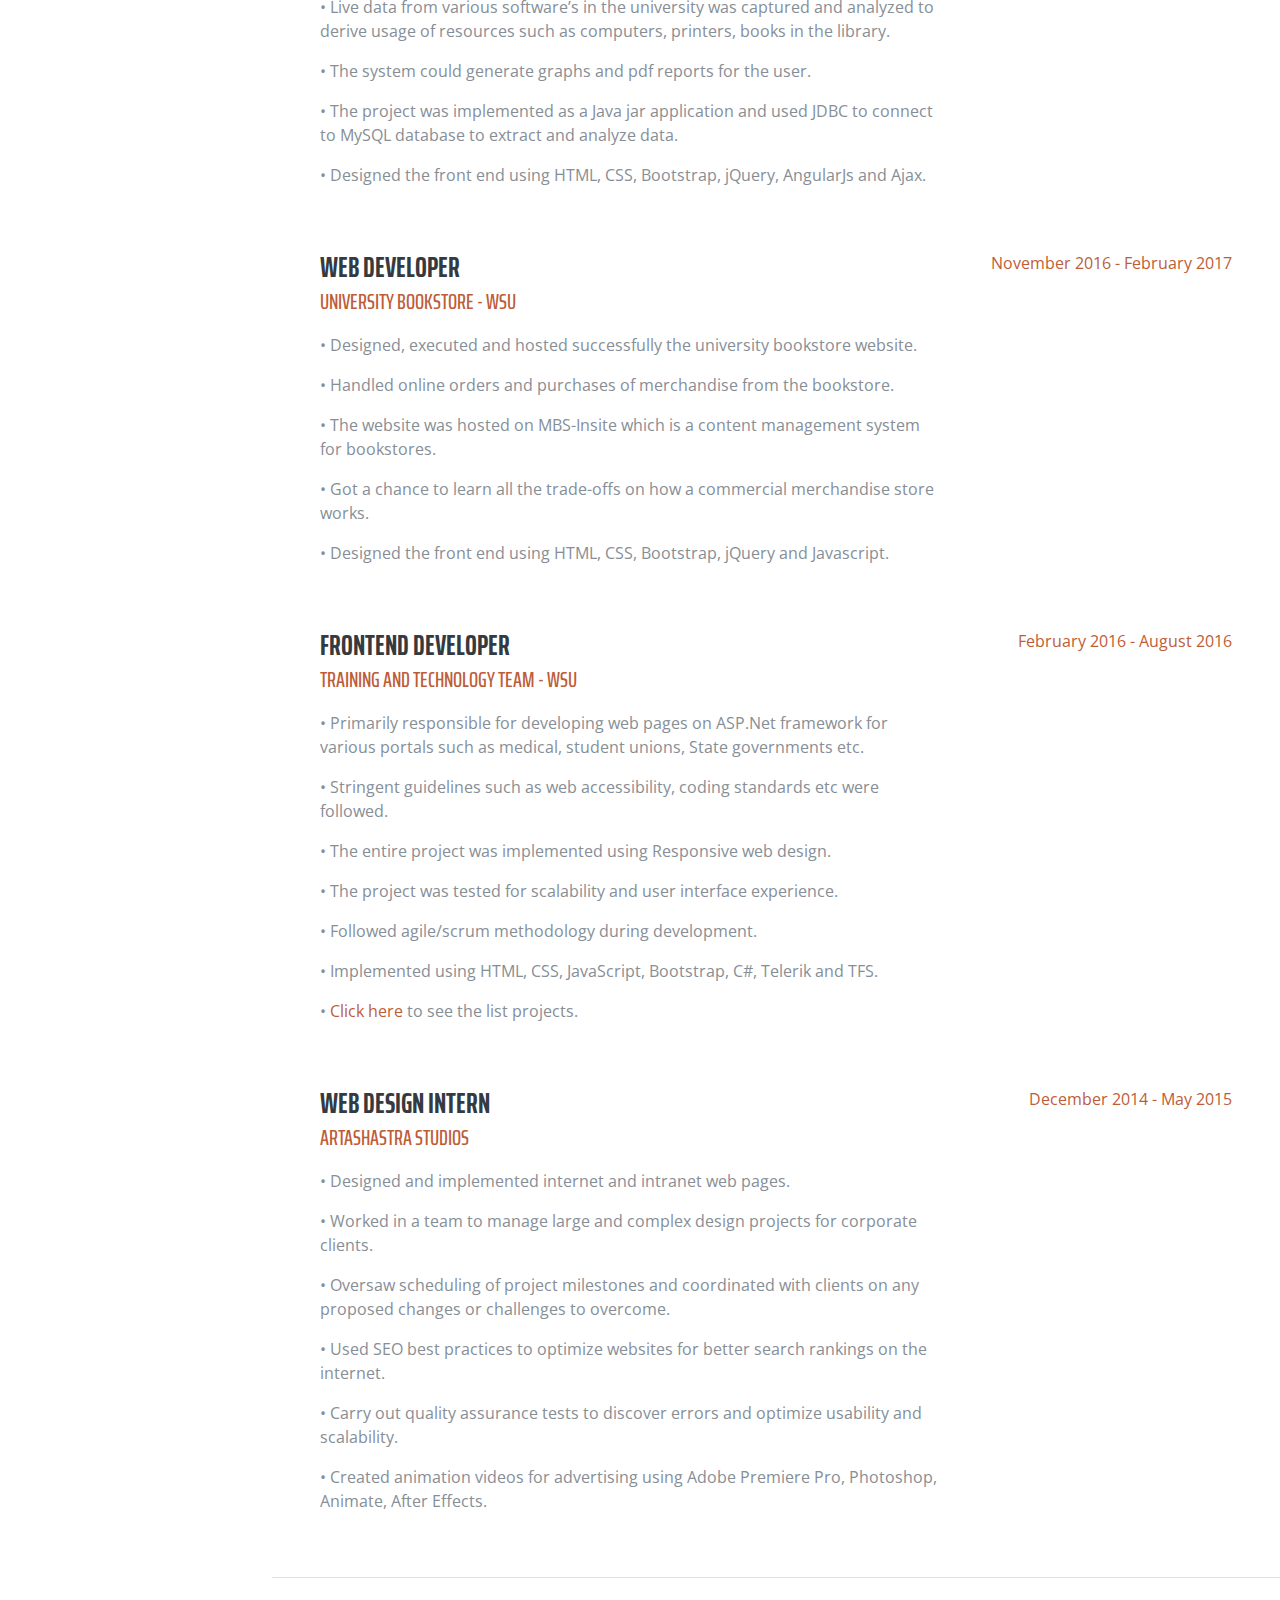
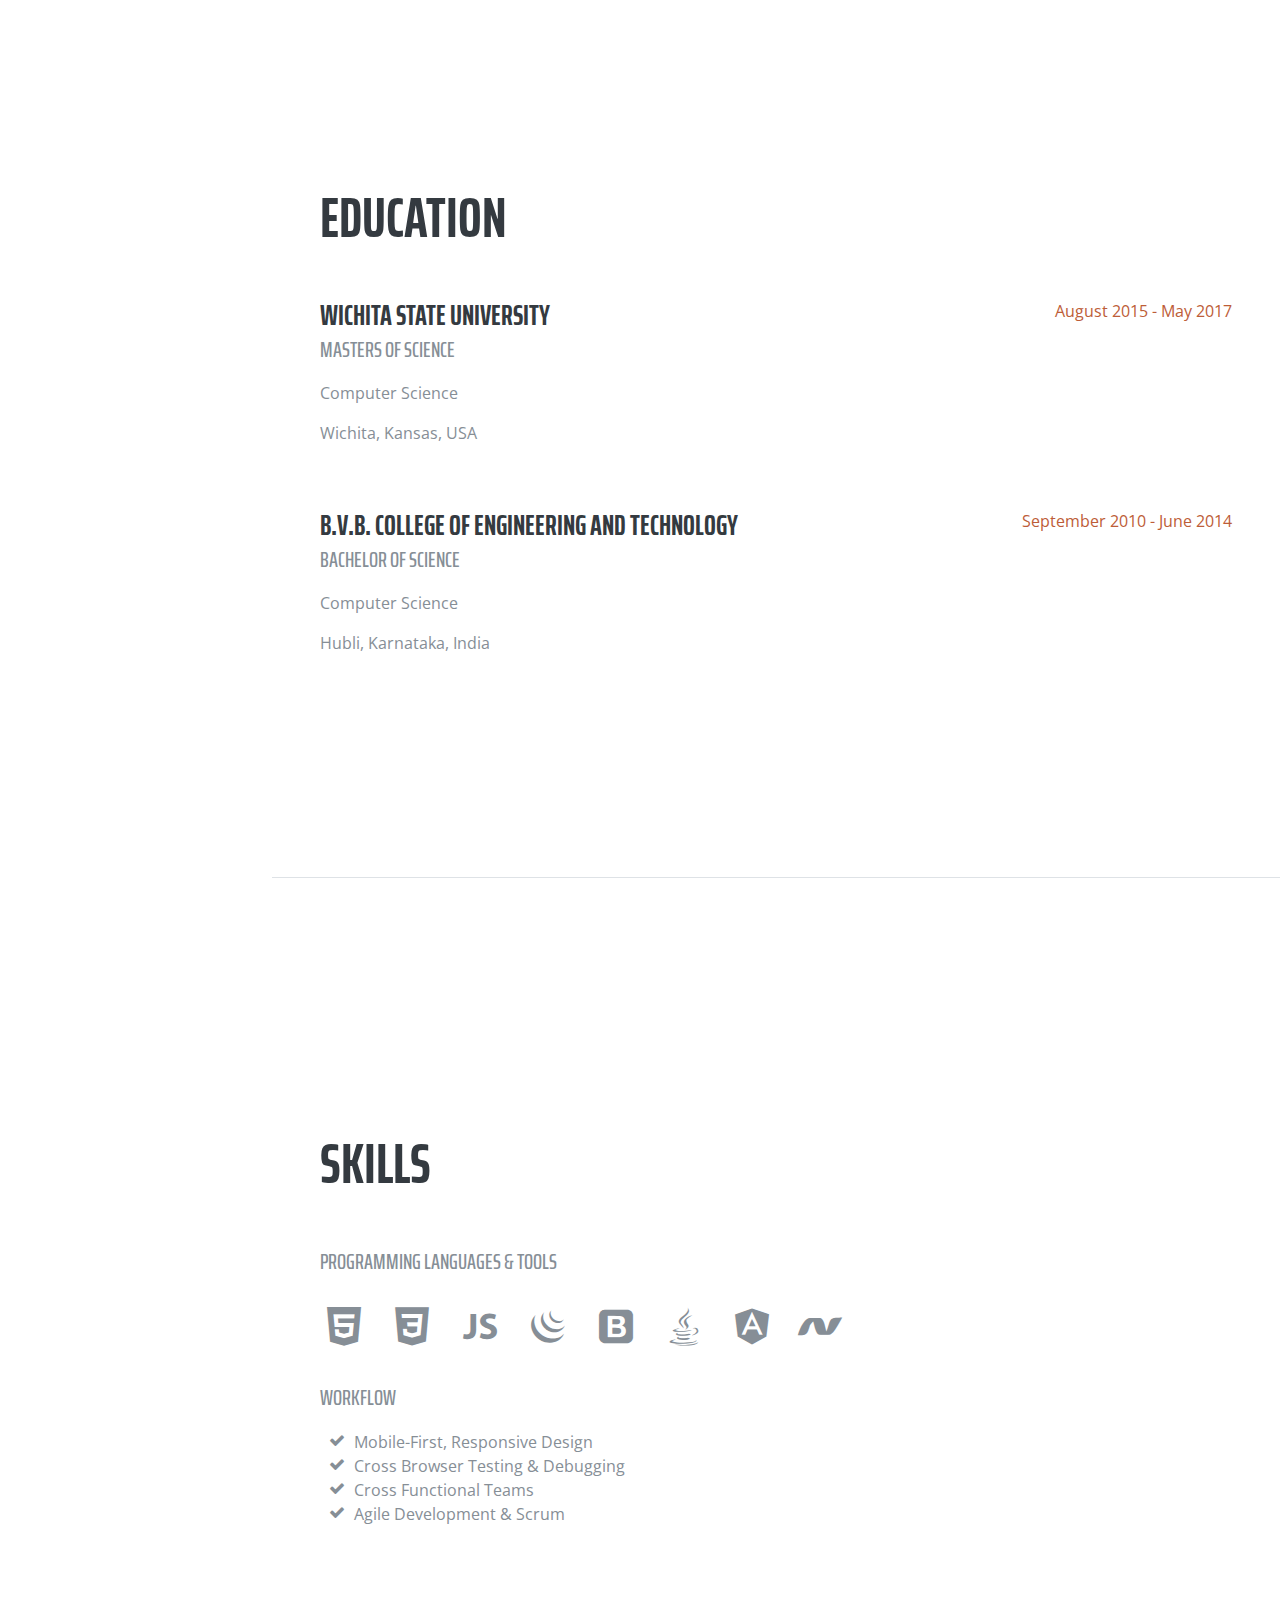
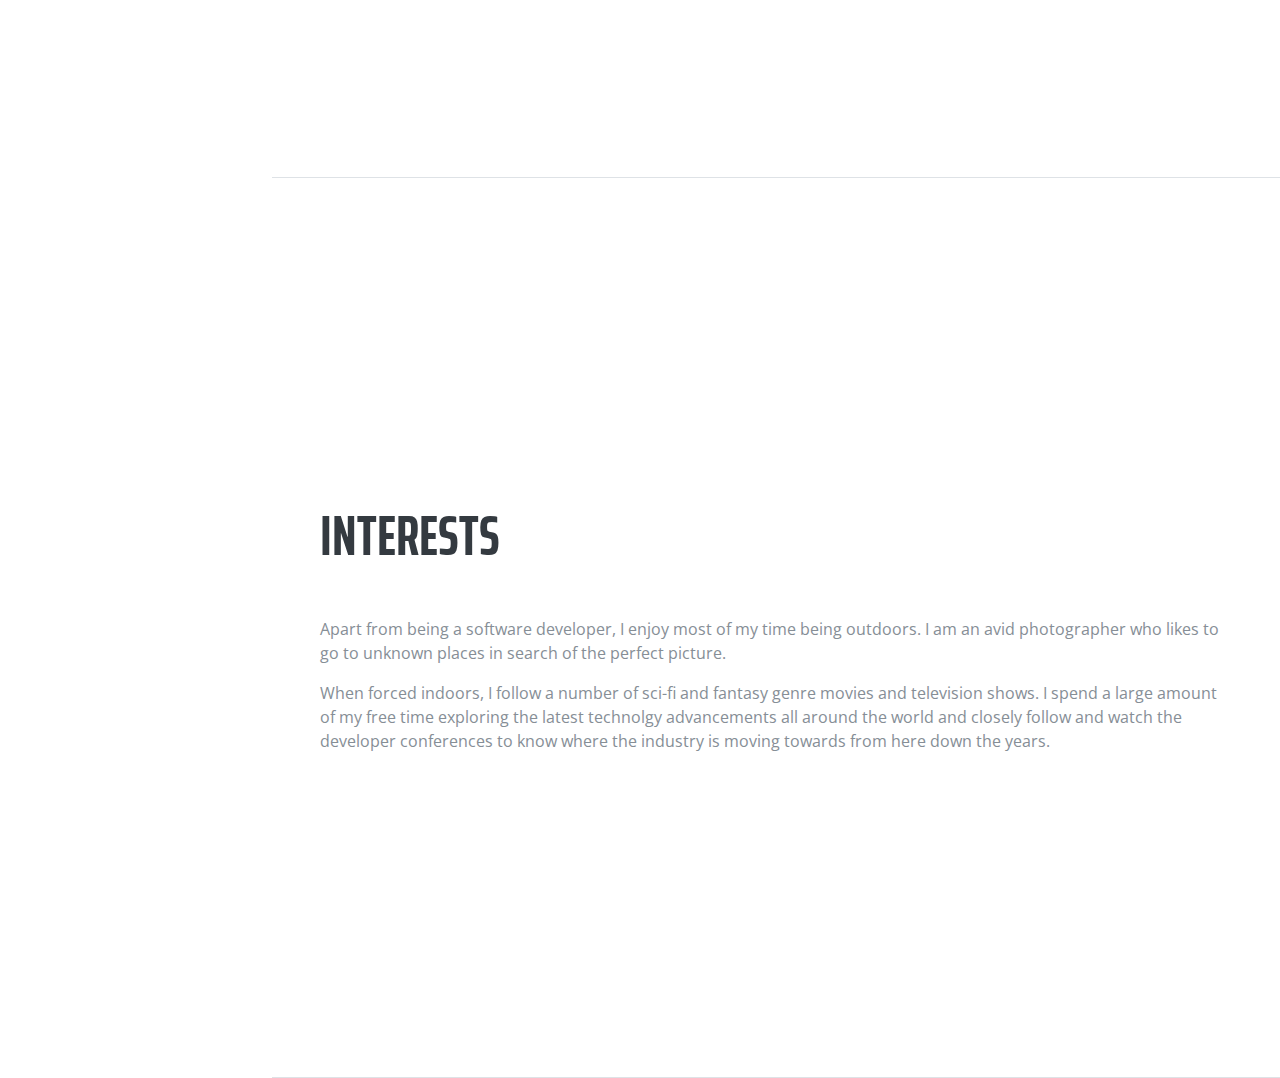
==== commit 519031d2: "Update index.html" ====
--- a/a_resume_portfolio/index.html
+++ b/a_resume_portfolio/index.html
@@ -89,8 +89,7 @@
           <h1 class="mb-0">Rishikesh
             <span class="text-primary">Ghanti</span>
           </h1>
-          <div class="subheading mb-5">San Francisco Bay Area, CA · (669) 234-2948 ·
-            <a href="mailto:name@email.com">rishighanti@email.com</a>
+          <div class="subheading mb-5">Chicago, IL
           </div>
 		  <p class="text-primary">A Software Developer and a Technology Enthusiast.</p>
           <p class="mb-5">I am a full stack developer leveraging agile frameworks to provide a robust synopsis for high level overviews. Iterative approaches to corporate strategy foster collaborative thinking to further the overall value proposition.</p>
@@ -295,8 +294,8 @@
       <section class="resume-section p-3 p-lg-5 d-flex flex-column" id="interests">
         <div class="my-auto">
           <h2 class="mb-5">Interests</h2>
-          <p>Apart from being a software developer, I enjoy most of my time being outdoors. I am an avid photographer who likes to go to unknown places in search of the perfect picture. I enjoy mountain biking, hiking to the tallest peaks pushing my limits to reach that extra step.</p>
-          <p class="mb-0">When forced indoors, I follow a number of sci-fi and fantasy genre movies and television shows. I spend a large amount of my free time exploring the latest technolgy advancements all around world and closely follow and watch the developer conferences to know where the industry is moving towards from here down the years.</p>
+          <p>Apart from being a software developer, I enjoy most of my time being outdoors. I am an avid photographer who likes to go to unknown places in search of the perfect picture.</p>
+          <p class="mb-0">When forced indoors, I follow a number of sci-fi and fantasy genre movies and television shows. I spend a large amount of my free time exploring the latest technolgy advancements all around the world and closely follow and watch the developer conferences to know where the industry is moving towards from here down the years.</p>
         </div>
       </section>
 
